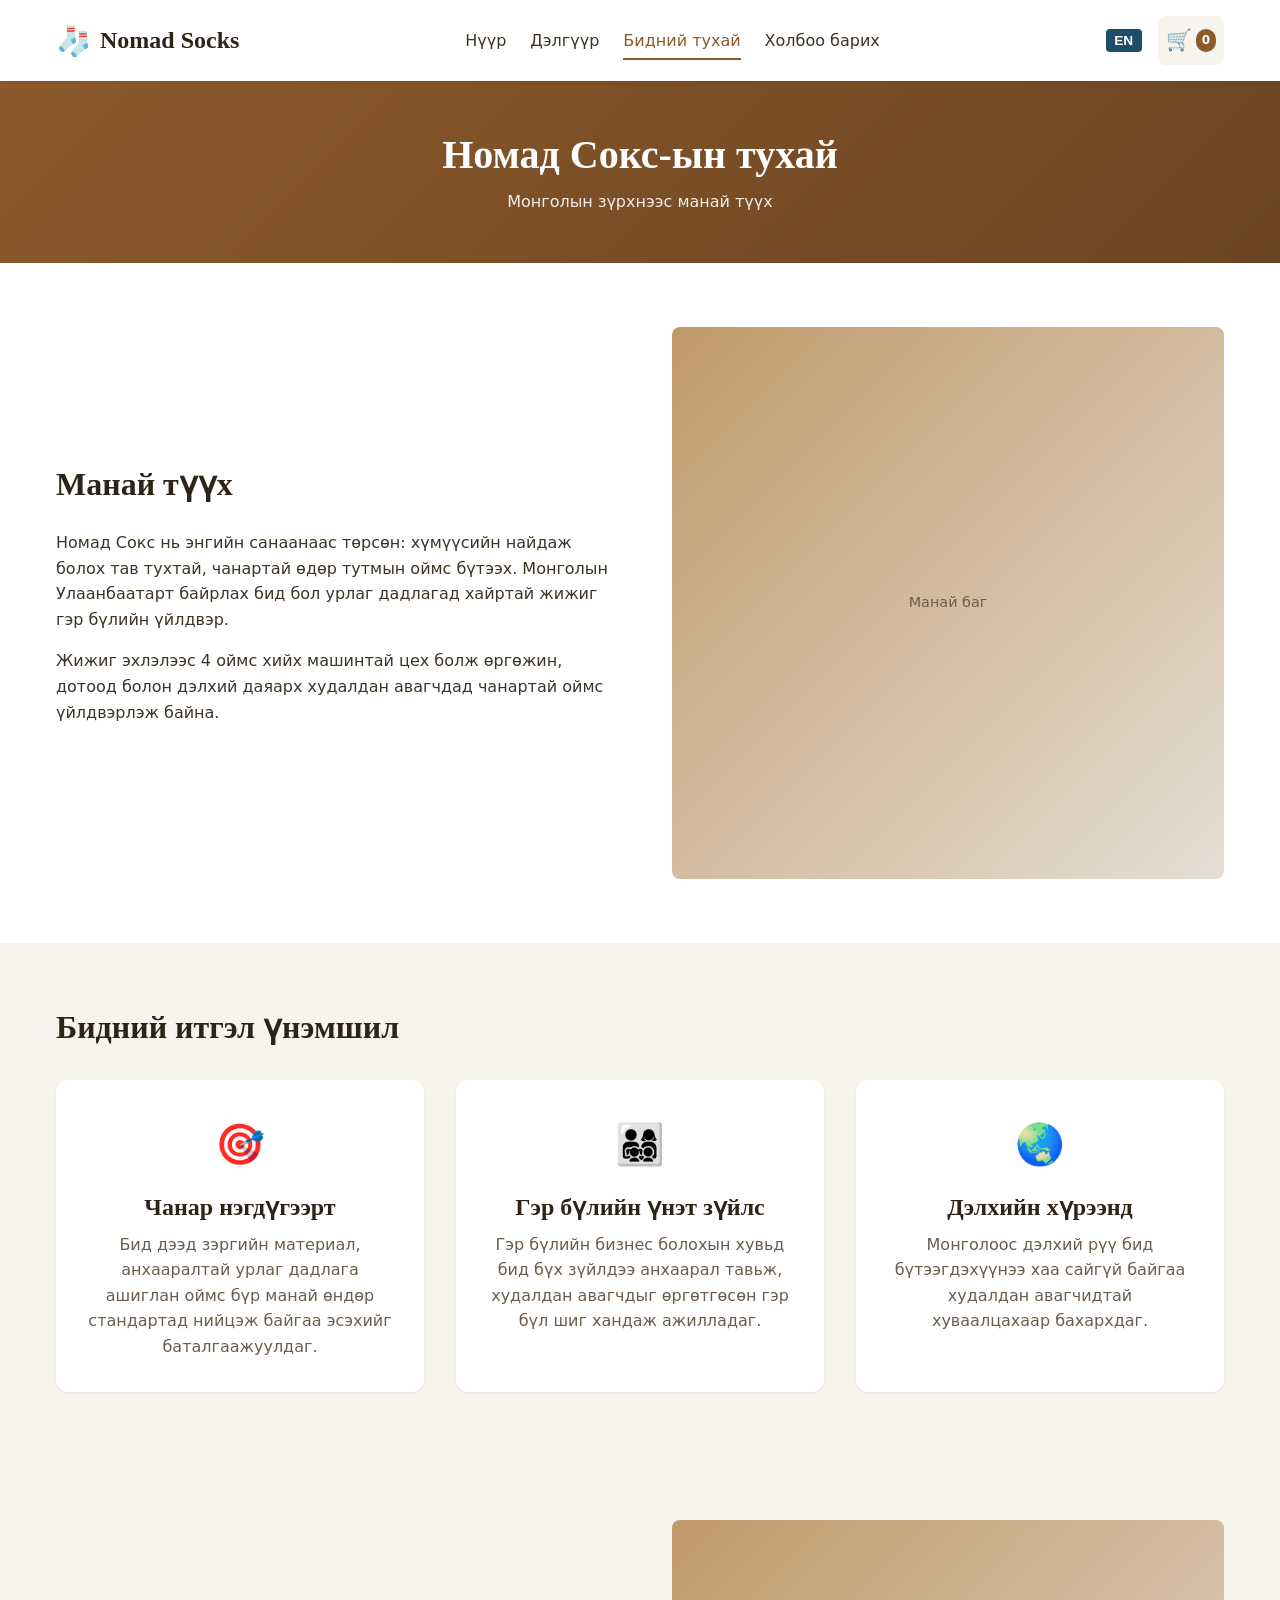
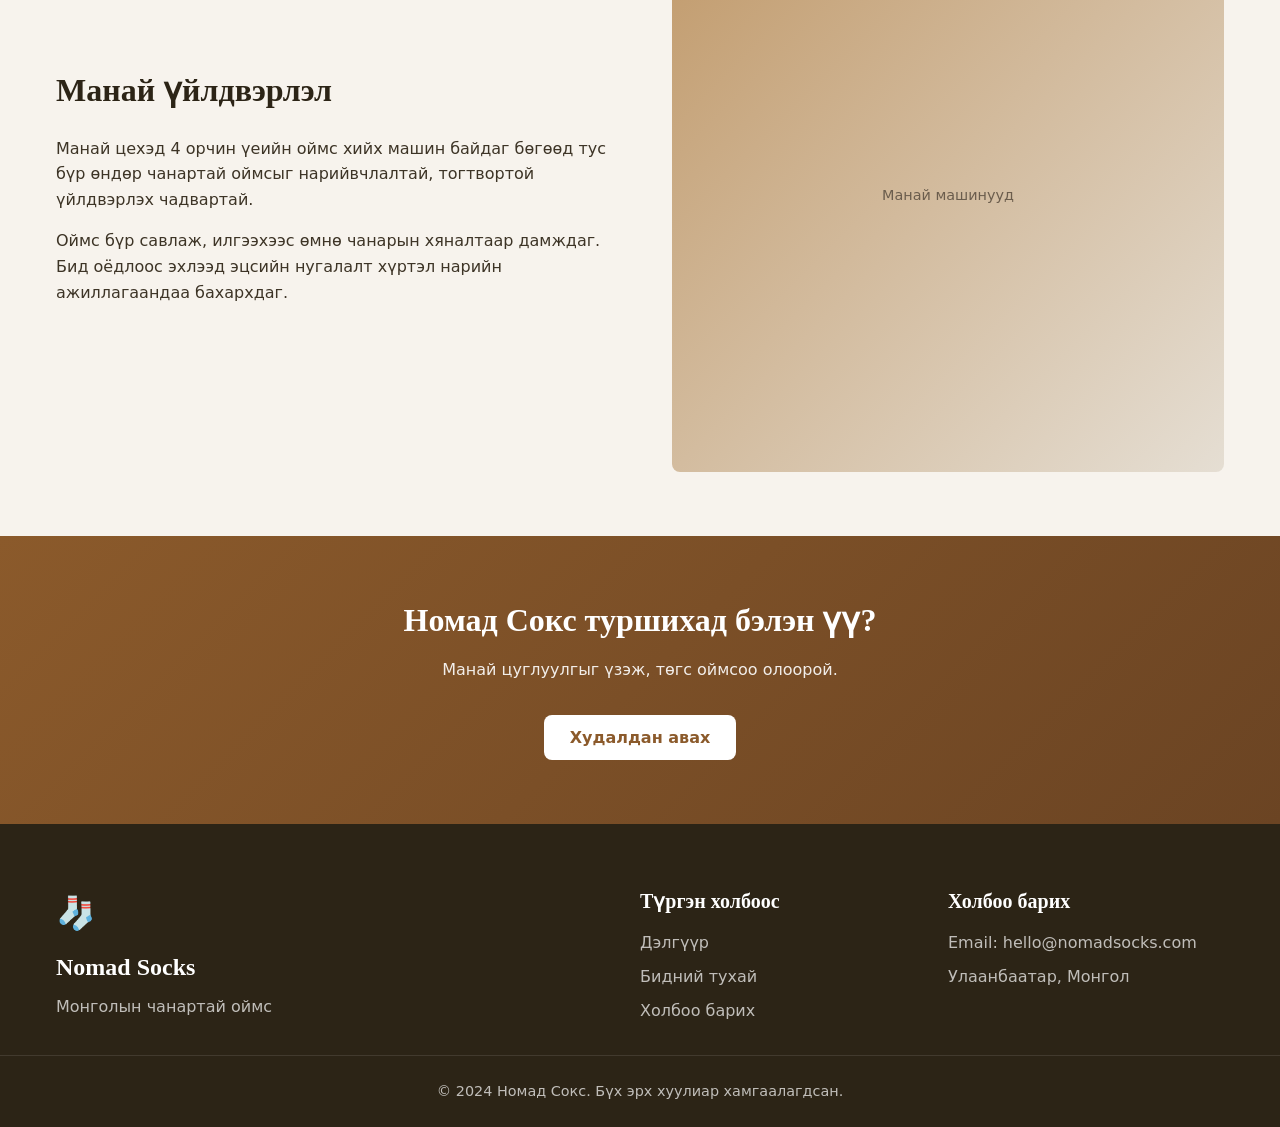
==== about.html @ f546a62c "Initial commit: Nomad Socks website - E-commerce ready structure with product listings, cart, and co" ====
<!DOCTYPE html>
<html lang="mn">
<head>
    <meta charset="UTF-8">
    <meta name="viewport" content="width=device-width, initial-scale=1.0">
    <title>Бидний тухай - Номад Сокс</title>
    <meta name="description" content="Номад Сокс-ын тухай - Монголын гэр бүлийн оймсны бизнес чанартай өдөр тутмын оймс үйлдвэрлэдэг.">
    <link rel="stylesheet" href="css/styles.css">
</head>
<body>
    <header class="header">
        <nav class="nav container">
            <a href="index.html" class="logo">
                <span class="logo-icon">🧦</span>
                <span class="logo-text">Nomad Socks</span>
            </a>
            <ul class="nav-links">
                <li><a href="index.html" data-i18n="nav.home">Нүүр</a></li>
                <li><a href="products.html" data-i18n="nav.shop">Дэлгүүр</a></li>
                <li><a href="about.html" class="active" data-i18n="nav.about">Бидний тухай</a></li>
                <li><a href="contact.html" data-i18n="nav.contact">Холбоо барих</a></li>
            </ul>
            <div class="nav-actions">
                <button class="lang-toggle" id="lang-toggle" onclick="toggleLanguage()" title="Switch to English">EN</button>
                <a href="cart.html" class="cart-link">
                    <span class="cart-icon">🛒</span>
                    <span class="cart-count" id="cart-count">0</span>
                </a>
                <button class="mobile-menu-btn" aria-label="Menu">☰</button>
            </div>
        </nav>
    </header>

    <main>
        <section class="page-header">
            <div class="container">
                <h1 data-i18n="about.title">Номад Сокс-ын тухай</h1>
                <p data-i18n="about.subtitle">Монголын зүрхнээс манай түүх</p>
            </div>
        </section>

        <section class="about-story">
            <div class="container">
                <div class="about-grid">
                    <div class="about-content">
                        <h2 data-i18n="about.story.title">Манай түүх</h2>
                        <p data-i18n="about.story.p1">Номад Сокс нь энгийн санаанаас төрсөн: хүмүүсийн найдаж болох тав тухтай, чанартай өдөр тутмын оймс бүтээх. Монголын Улаанбаатарт байрлах бид бол урлаг дадлагад хайртай жижиг гэр бүлийн үйлдвэр.</p>
                        <p data-i18n="about.story.p2">Жижиг эхлэлээс 4 оймс хийх машинтай цех болж өргөжин, дотоод болон дэлхий даяарх худалдан авагчдад чанартай оймс үйлдвэрлэж байна.</p>
                    </div>
                    <div class="about-image">
                        <div class="placeholder-image" data-text="Манай баг"></div>
                    </div>
                </div>
            </div>
        </section>

        <section class="about-values">
            <div class="container">
                <h2 data-i18n="about.values.title">Бидний итгэл үнэмшил</h2>
                <div class="values-grid">
                    <div class="value-card">
                        <span class="value-icon">🎯</span>
                        <h3 data-i18n="about.values.quality.title">Чанар нэгдүгээрт</h3>
                        <p data-i18n="about.values.quality.desc">Бид дээд зэргийн материал, анхааралтай урлаг дадлага ашиглан оймс бүр манай өндөр стандартад нийцэж байгаа эсэхийг баталгаажуулдаг.</p>
                    </div>
                    <div class="value-card">
                        <span class="value-icon">👨‍👩‍👧‍👦</span>
                        <h3 data-i18n="about.values.family.title">Гэр бүлийн үнэт зүйлс</h3>
                        <p data-i18n="about.values.family.desc">Гэр бүлийн бизнес болохын хувьд бид бүх зүйлдээ анхаарал тавьж, худалдан авагчдыг өргөтгөсөн гэр бүл шиг хандаж ажилладаг.</p>
                    </div>
                    <div class="value-card">
                        <span class="value-icon">🌏</span>
                        <h3 data-i18n="about.values.global.title">Дэлхийн хүрээнд</h3>
                        <p data-i18n="about.values.global.desc">Монголоос дэлхий рүү бид бүтээгдэхүүнээ хаа сайгүй байгаа худалдан авагчидтай хуваалцахаар бахархдаг.</p>
                    </div>
                </div>
            </div>
        </section>

        <section class="about-production">
            <div class="container">
                <div class="about-grid reverse">
                    <div class="about-image">
                        <div class="placeholder-image" data-text="Манай машинууд"></div>
                    </div>
                    <div class="about-content">
                        <h2 data-i18n="about.production.title">Манай үйлдвэрлэл</h2>
                        <p data-i18n="about.production.p1">Манай цехэд 4 орчин үеийн оймс хийх машин байдаг бөгөөд тус бүр өндөр чанартай оймсыг нарийвчлалтай, тогтвортой үйлдвэрлэх чадвартай.</p>
                        <p data-i18n="about.production.p2">Оймс бүр савлаж, илгээхээс өмнө чанарын хяналтаар дамждаг. Бид оёдлоос эхлээд эцсийн нугалалт хүртэл нарийн ажиллагаандаа бахархдаг.</p>
                    </div>
                </div>
            </div>
        </section>

        <section class="about-cta">
            <div class="container">
                <h2 data-i18n="about.cta.title">Номад Сокс туршихад бэлэн үү?</h2>
                <p data-i18n="about.cta.subtitle">Манай цуглуулгыг үзэж, төгс оймсоо олоорой.</p>
                <a href="products.html" class="btn btn-primary" data-i18n="hero.cta">Худалдан авах</a>
            </div>
        </section>
    </main>

    <footer class="footer">
        <div class="container footer-content">
            <div class="footer-brand">
                <span class="logo-icon">🧦</span>
                <span class="logo-text">Nomad Socks</span>
                <p data-i18n="footer.tagline">Монголын чанартай оймс</p>
            </div>
            <div class="footer-links">
                <h4 data-i18n="footer.quickLinks">Түргэн холбоос</h4>
                <ul>
                    <li><a href="products.html" data-i18n="nav.shop">Дэлгүүр</a></li>
                    <li><a href="about.html" data-i18n="nav.about">Бидний тухай</a></li>
                    <li><a href="contact.html" data-i18n="nav.contact">Холбоо барих</a></li>
                </ul>
            </div>
            <div class="footer-contact">
                <h4 data-i18n="footer.contact">Холбоо барих</h4>
                <p>Email: hello@nomadsocks.com</p>
                <p>Улаанбаатар, Монгол</p>
            </div>
        </div>
        <div class="footer-bottom">
            <div class="container">
                <p data-i18n="footer.copyright">© 2024 Номад Сокс. Бүх эрх хуулиар хамгаалагдсан.</p>
            </div>
        </div>
    </footer>

    <script src="js/translations.js"></script>
    <script src="js/data.js"></script>
    <script src="js/cart.js"></script>
    <script src="js/main.js"></script>
</body>
</html>
---- css/styles.css ----
/* ========================================
   Nomad Socks - Main Stylesheet
   Color palette inspired by Mongolian landscape:
   - Earth tones, warm browns, sky blues
   ======================================== */

/* CSS Variables */
:root {
    /* Colors - Mongolian-inspired palette */
    --color-primary: #8B5A2B;      /* Saddle brown - earth/leather */
    --color-primary-dark: #6B4423;
    --color-secondary: #C19A6B;    /* Camel/sand */
    --color-accent: #1E4D6B;       /* Deep sky blue */
    --color-accent-light: #5B8BA0;

    /* Neutrals */
    --color-dark: #2C2416;
    --color-text: #3D3426;
    --color-text-light: #6B5D4D;
    --color-light: #F7F3ED;
    --color-white: #FFFFFF;
    --color-border: #E5DED3;

    /* Feedback colors */
    --color-success: #4A7C59;
    --color-error: #A94442;

    /* Typography */
    --font-main: 'Segoe UI', system-ui, -apple-system, sans-serif;
    --font-heading: Georgia, 'Times New Roman', serif;

    /* Spacing */
    --space-xs: 0.25rem;
    --space-sm: 0.5rem;
    --space-md: 1rem;
    --space-lg: 1.5rem;
    --space-xl: 2rem;
    --space-2xl: 3rem;
    --space-3xl: 4rem;

    /* Container */
    --container-max: 1200px;
    --container-padding: 1rem;

    /* Border radius */
    --radius-sm: 4px;
    --radius-md: 8px;
    --radius-lg: 12px;

    /* Shadows */
    --shadow-sm: 0 1px 3px rgba(0,0,0,0.08);
    --shadow-md: 0 4px 12px rgba(0,0,0,0.1);
    --shadow-lg: 0 8px 24px rgba(0,0,0,0.12);

    /* Transitions */
    --transition-fast: 150ms ease;
    --transition-normal: 250ms ease;
}

/* ========================================
   Reset & Base Styles
   ======================================== */

*, *::before, *::after {
    box-sizing: border-box;
    margin: 0;
    padding: 0;
}

html {
    scroll-behavior: smooth;
}

body {
    font-family: var(--font-main);
    font-size: 16px;
    line-height: 1.6;
    color: var(--color-text);
    background-color: var(--color-light);
}

img {
    max-width: 100%;
    height: auto;
    display: block;
}

a {
    color: var(--color-primary);
    text-decoration: none;
    transition: color var(--transition-fast);
}

a:hover {
    color: var(--color-primary-dark);
}

h1, h2, h3, h4, h5, h6 {
    font-family: var(--font-heading);
    color: var(--color-dark);
    line-height: 1.3;
    margin-bottom: var(--space-md);
}

h1 { font-size: 2.5rem; }
h2 { font-size: 2rem; }
h3 { font-size: 1.5rem; }
h4 { font-size: 1.25rem; }

p {
    margin-bottom: var(--space-md);
}

ul, ol {
    list-style: none;
}

/* ========================================
   Utility Classes
   ======================================== */

.container {
    max-width: var(--container-max);
    margin: 0 auto;
    padding: 0 var(--container-padding);
}

.btn {
    display: inline-block;
    padding: var(--space-sm) var(--space-lg);
    font-size: 1rem;
    font-weight: 600;
    text-align: center;
    border: 2px solid transparent;
    border-radius: var(--radius-md);
    cursor: pointer;
    transition: all var(--transition-fast);
}

.btn-primary {
    background-color: var(--color-primary);
    color: var(--color-white);
}

.btn-primary:hover {
    background-color: var(--color-primary-dark);
    color: var(--color-white);
}

.btn-secondary {
    background-color: var(--color-secondary);
    color: var(--color-dark);
}

.btn-secondary:hover {
    background-color: var(--color-primary);
    color: var(--color-white);
}

.btn-outline {
    background-color: transparent;
    border-color: var(--color-primary);
    color: var(--color-primary);
}

.btn-outline:hover {
    background-color: var(--color-primary);
    color: var(--color-white);
}

.btn-large {
    padding: var(--space-md) var(--space-xl);
    font-size: 1.1rem;
}

/* Placeholder images */
.placeholder-image {
    background: linear-gradient(135deg, var(--color-secondary) 0%, var(--color-border) 100%);
    display: flex;
    align-items: center;
    justify-content: center;
    color: var(--color-text-light);
    font-size: 0.9rem;
    border-radius: var(--radius-md);
    aspect-ratio: 1;
    position: relative;
}

.placeholder-image::after {
    content: attr(data-text);
}

.placeholder-image.large {
    aspect-ratio: 1;
    min-height: 400px;
}

/* ========================================
   Header & Navigation
   ======================================== */

.header {
    background-color: var(--color-white);
    box-shadow: var(--shadow-sm);
    position: sticky;
    top: 0;
    z-index: 100;
}

.nav {
    display: flex;
    align-items: center;
    justify-content: space-between;
    padding: var(--space-md) var(--container-padding);
    gap: var(--space-lg);
}

.logo {
    display: flex;
    align-items: center;
    gap: var(--space-sm);
    font-family: var(--font-heading);
    font-size: 1.5rem;
    font-weight: 700;
    color: var(--color-dark);
}

.logo:hover {
    color: var(--color-primary);
}

.logo-icon {
    font-size: 1.8rem;
}

.nav-links {
    display: flex;
    gap: var(--space-lg);
}

.nav-links a {
    color: var(--color-text);
    font-weight: 500;
    padding: var(--space-sm) 0;
    border-bottom: 2px solid transparent;
}

.nav-links a:hover,
.nav-links a.active {
    color: var(--color-primary);
    border-bottom-color: var(--color-primary);
}

.nav-actions {
    display: flex;
    align-items: center;
    gap: var(--space-md);
}

.cart-link {
    display: flex;
    align-items: center;
    gap: var(--space-xs);
    padding: var(--space-sm);
    border-radius: var(--radius-md);
    background-color: var(--color-light);
}

.cart-link:hover {
    background-color: var(--color-border);
}

.cart-icon {
    font-size: 1.3rem;
}

.cart-count {
    background-color: var(--color-primary);
    color: var(--color-white);
    font-size: 0.75rem;
    font-weight: 700;
    padding: 2px 6px;
    border-radius: 10px;
    min-width: 20px;
    text-align: center;
}

.lang-toggle {
    background-color: var(--color-accent);
    color: var(--color-white);
    border: none;
    padding: var(--space-xs) var(--space-sm);
    border-radius: var(--radius-sm);
    font-size: 0.85rem;
    font-weight: 600;
    cursor: pointer;
    transition: background-color var(--transition-fast);
    min-width: 36px;
}

.lang-toggle:hover {
    background-color: var(--color-accent-light);
}

.mobile-menu-btn {
    display: none;
    background: none;
    border: none;
    font-size: 1.5rem;
    cursor: pointer;
    padding: var(--space-sm);
}

/* ========================================
   Hero Section
   ======================================== */

.hero {
    background: linear-gradient(135deg, var(--color-secondary) 0%, var(--color-primary) 100%);
    color: var(--color-white);
    padding: var(--space-3xl) 0;
    text-align: center;
}

.hero-content {
    max-width: 700px;
    margin: 0 auto;
}

.hero h1 {
    color: var(--color-white);
    font-size: 3rem;
    margin-bottom: var(--space-lg);
}

.hero p {
    font-size: 1.25rem;
    margin-bottom: var(--space-xl);
    opacity: 0.95;
}

/* ========================================
   Features Section
   ======================================== */

.features {
    padding: var(--space-3xl) 0;
    background-color: var(--color-white);
}

.features-grid {
    display: grid;
    grid-template-columns: repeat(auto-fit, minmax(250px, 1fr));
    gap: var(--space-xl);
}

.feature {
    text-align: center;
    padding: var(--space-lg);
}

.feature-icon {
    font-size: 3rem;
    display: block;
    margin-bottom: var(--space-md);
}

.feature h3 {
    margin-bottom: var(--space-sm);
}

.feature p {
    color: var(--color-text-light);
    margin-bottom: 0;
}

/* ========================================
   Products Grid
   ======================================== */

.featured-products,
.products-section {
    padding: var(--space-3xl) 0;
}

.featured-products h2,
.products-section h2 {
    text-align: center;
    margin-bottom: var(--space-xl);
}

.products-grid {
    display: grid;
    grid-template-columns: repeat(auto-fill, minmax(260px, 1fr));
    gap: var(--space-xl);
}

.product-card {
    background-color: var(--color-white);
    border-radius: var(--radius-lg);
    overflow: hidden;
    box-shadow: var(--shadow-sm);
    transition: transform var(--transition-normal), box-shadow var(--transition-normal);
}

.product-card:hover {
    transform: translateY(-4px);
    box-shadow: var(--shadow-md);
}

.product-card-image {
    aspect-ratio: 1;
    overflow: hidden;
}

.product-card-image .placeholder-image {
    height: 100%;
    border-radius: 0;
}

.product-card-body {
    padding: var(--space-lg);
}

.product-card h3 {
    font-size: 1.1rem;
    margin-bottom: var(--space-sm);
}

.product-card h3 a {
    color: var(--color-dark);
}

.product-card h3 a:hover {
    color: var(--color-primary);
}

.product-card-price {
    font-size: 1.25rem;
    font-weight: 700;
    color: var(--color-primary);
    margin-bottom: var(--space-md);
}

.product-card .btn {
    width: 100%;
}

.section-cta {
    text-align: center;
    margin-top: var(--space-xl);
}

/* Products toolbar */
.products-toolbar {
    display: flex;
    gap: var(--space-lg);
    margin-bottom: var(--space-xl);
    flex-wrap: wrap;
}

.filter-group {
    display: flex;
    align-items: center;
    gap: var(--space-sm);
}

.filter-group label {
    font-weight: 500;
    color: var(--color-text-light);
}

.filter-group select {
    padding: var(--space-sm) var(--space-md);
    border: 1px solid var(--color-border);
    border-radius: var(--radius-md);
    font-size: 1rem;
    background-color: var(--color-white);
}

/* ========================================
   Product Detail Page
   ======================================== */

.breadcrumb {
    padding: var(--space-lg) 0;
    color: var(--color-text-light);
    font-size: 0.9rem;
}

.breadcrumb a {
    color: var(--color-text-light);
}

.breadcrumb a:hover {
    color: var(--color-primary);
}

.breadcrumb span {
    margin: 0 var(--space-sm);
}

.product-detail {
    display: grid;
    grid-template-columns: 1fr 1fr;
    gap: var(--space-3xl);
    padding: var(--space-xl) 0;
}

.product-gallery {
    position: sticky;
    top: 100px;
    align-self: start;
}

.product-main-image .placeholder-image {
    min-height: 450px;
}

.product-info h1 {
    font-size: 2rem;
    margin-bottom: var(--space-md);
}

.product-price {
    font-size: 1.75rem;
    font-weight: 700;
    color: var(--color-primary);
    margin-bottom: var(--space-lg);
}

.product-description {
    color: var(--color-text-light);
    margin-bottom: var(--space-xl);
}

.product-options {
    margin-bottom: var(--space-xl);
}

.option-group {
    margin-bottom: var(--space-lg);
}

.option-group label {
    display: block;
    font-weight: 600;
    margin-bottom: var(--space-sm);
}

.option-group select {
    width: 100%;
    padding: var(--space-md);
    border: 1px solid var(--color-border);
    border-radius: var(--radius-md);
    font-size: 1rem;
}

.quantity-selector {
    display: flex;
    align-items: center;
    gap: 0;
    max-width: 150px;
}

.qty-btn {
    width: 44px;
    height: 44px;
    border: 1px solid var(--color-border);
    background-color: var(--color-white);
    font-size: 1.25rem;
    cursor: pointer;
    transition: background-color var(--transition-fast);
}

.qty-btn:hover {
    background-color: var(--color-light);
}

.qty-btn:first-child {
    border-radius: var(--radius-md) 0 0 var(--radius-md);
}

.qty-btn:last-child {
    border-radius: 0 var(--radius-md) var(--radius-md) 0;
}

.quantity-selector input {
    width: 60px;
    height: 44px;
    text-align: center;
    border: 1px solid var(--color-border);
    border-left: none;
    border-right: none;
    font-size: 1rem;
}

.quantity-selector input::-webkit-inner-spin-button,
.quantity-selector input::-webkit-outer-spin-button {
    -webkit-appearance: none;
}

#add-to-cart-btn {
    width: 100%;
    margin-bottom: var(--space-xl);
}

.product-details-accordion {
    border-top: 1px solid var(--color-border);
}

.product-details-accordion details {
    border-bottom: 1px solid var(--color-border);
}

.product-details-accordion summary {
    padding: var(--space-md) 0;
    font-weight: 600;
    cursor: pointer;
    list-style: none;
    display: flex;
    justify-content: space-between;
    align-items: center;
}

.product-details-accordion summary::after {
    content: '+';
    font-size: 1.5rem;
    font-weight: 300;
}

.product-details-accordion details[open] summary::after {
    content: '−';
}

.product-details-accordion details > *:not(summary) {
    padding-bottom: var(--space-md);
}

.product-details-accordion ul {
    list-style: disc;
    padding-left: var(--space-xl);
}

.product-details-accordion li {
    margin-bottom: var(--space-sm);
}

.related-products {
    padding: var(--space-3xl) 0;
    border-top: 1px solid var(--color-border);
    margin-top: var(--space-xl);
}

.related-products h2 {
    margin-bottom: var(--space-xl);
}

/* ========================================
   Cart Page
   ======================================== */

.cart-section {
    padding: var(--space-xl) 0 var(--space-3xl);
}

.cart-layout {
    display: grid;
    grid-template-columns: 1fr 380px;
    gap: var(--space-xl);
    align-items: start;
}

.cart-items {
    background-color: var(--color-white);
    border-radius: var(--radius-lg);
    overflow: hidden;
}

.cart-item {
    display: grid;
    grid-template-columns: 100px 1fr auto;
    gap: var(--space-lg);
    padding: var(--space-lg);
    border-bottom: 1px solid var(--color-border);
    align-items: center;
}

.cart-item:last-child {
    border-bottom: none;
}

.cart-item-image .placeholder-image {
    width: 100px;
    height: 100px;
}

.cart-item-details h3 {
    font-size: 1.1rem;
    margin-bottom: var(--space-xs);
}

.cart-item-details h3 a {
    color: var(--color-dark);
}

.cart-item-meta {
    color: var(--color-text-light);
    font-size: 0.9rem;
    margin-bottom: var(--space-sm);
}

.cart-item-price {
    font-weight: 600;
    color: var(--color-primary);
}

.cart-item-actions {
    display: flex;
    flex-direction: column;
    align-items: flex-end;
    gap: var(--space-md);
}

.cart-item-total {
    font-size: 1.1rem;
    font-weight: 700;
}

.remove-btn {
    background: none;
    border: none;
    color: var(--color-text-light);
    cursor: pointer;
    font-size: 0.9rem;
    padding: var(--space-xs);
}

.remove-btn:hover {
    color: var(--color-error);
}

.cart-empty {
    text-align: center;
    padding: var(--space-3xl);
    background-color: var(--color-white);
    border-radius: var(--radius-lg);
}

.cart-empty .empty-icon {
    font-size: 4rem;
    display: block;
    margin-bottom: var(--space-lg);
    opacity: 0.5;
}

.cart-empty h2 {
    margin-bottom: var(--space-sm);
}

.cart-empty p {
    color: var(--color-text-light);
    margin-bottom: var(--space-xl);
}

.cart-summary {
    background-color: var(--color-white);
    border-radius: var(--radius-lg);
    padding: var(--space-xl);
    position: sticky;
    top: 100px;
}

.cart-summary h2 {
    margin-bottom: var(--space-lg);
    padding-bottom: var(--space-md);
    border-bottom: 1px solid var(--color-border);
}

.summary-row {
    display: flex;
    justify-content: space-between;
    margin-bottom: var(--space-md);
}

.summary-row.total {
    font-size: 1.25rem;
    font-weight: 700;
    padding-top: var(--space-md);
    border-top: 1px solid var(--color-border);
    margin-top: var(--space-md);
}

#checkout-btn {
    width: 100%;
    margin-top: var(--space-lg);
}

.checkout-note {
    font-size: 0.85rem;
    color: var(--color-text-light);
    text-align: center;
    margin-top: var(--space-md);
    margin-bottom: 0;
}

/* ========================================
   About Page
   ======================================== */

.about-story,
.about-values,
.about-production {
    padding: var(--space-3xl) 0;
}

.about-story {
    background-color: var(--color-white);
}

.about-grid {
    display: grid;
    grid-template-columns: 1fr 1fr;
    gap: var(--space-3xl);
    align-items: center;
}

.about-grid.reverse {
    direction: rtl;
}

.about-grid.reverse > * {
    direction: ltr;
}

.about-content h2 {
    margin-bottom: var(--space-lg);
}

.about-image .placeholder-image {
    min-height: 350px;
}

.values-grid {
    display: grid;
    grid-template-columns: repeat(auto-fit, minmax(280px, 1fr));
    gap: var(--space-xl);
    margin-top: var(--space-xl);
}

.value-card {
    background-color: var(--color-white);
    padding: var(--space-xl);
    border-radius: var(--radius-lg);
    text-align: center;
    box-shadow: var(--shadow-sm);
}

.value-icon {
    font-size: 2.5rem;
    display: block;
    margin-bottom: var(--space-md);
}

.value-card h3 {
    margin-bottom: var(--space-sm);
}

.value-card p {
    color: var(--color-text-light);
    margin-bottom: 0;
}

.about-cta {
    background: linear-gradient(135deg, var(--color-primary) 0%, var(--color-primary-dark) 100%);
    color: var(--color-white);
    text-align: center;
    padding: var(--space-3xl) 0;
}

.about-cta h2 {
    color: var(--color-white);
}

.about-cta p {
    opacity: 0.9;
    margin-bottom: var(--space-xl);
}

.about-cta .btn {
    background-color: var(--color-white);
    color: var(--color-primary);
}

.about-cta .btn:hover {
    background-color: var(--color-light);
}

/* About preview on homepage */
.about-preview {
    padding: var(--space-3xl) 0;
    background-color: var(--color-white);
}

.about-preview-content {
    display: grid;
    grid-template-columns: 1fr 1fr;
    gap: var(--space-3xl);
    align-items: center;
}

.about-preview .about-image .placeholder-image {
    min-height: 300px;
}

/* ========================================
   Contact Page
   ======================================== */

.contact-section {
    padding: var(--space-xl) 0 var(--space-3xl);
}

.contact-grid {
    display: grid;
    grid-template-columns: 1fr 1fr;
    gap: var(--space-3xl);
}

.contact-info h2,
.contact-form-container h2 {
    margin-bottom: var(--space-lg);
}

.contact-methods {
    margin: var(--space-xl) 0;
}

.contact-method {
    display: flex;
    gap: var(--space-md);
    margin-bottom: var(--space-lg);
}

.contact-icon {
    font-size: 1.5rem;
}

.contact-method h3 {
    font-size: 1rem;
    margin-bottom: var(--space-xs);
}

.contact-method p {
    margin-bottom: 0;
    color: var(--color-text-light);
}

.contact-note {
    background-color: var(--color-light);
    padding: var(--space-lg);
    border-radius: var(--radius-md);
    border-left: 4px solid var(--color-primary);
}

.contact-note h3 {
    font-size: 1rem;
    margin-bottom: var(--space-sm);
}

.contact-note p {
    margin-bottom: 0;
    font-size: 0.95rem;
}

.contact-form-container {
    background-color: var(--color-white);
    padding: var(--space-xl);
    border-radius: var(--radius-lg);
    box-shadow: var(--shadow-sm);
}

.contact-form .form-group {
    margin-bottom: var(--space-lg);
}

.contact-form label {
    display: block;
    font-weight: 600;
    margin-bottom: var(--space-sm);
}

.contact-form input,
.contact-form select,
.contact-form textarea {
    width: 100%;
    padding: var(--space-md);
    border: 1px solid var(--color-border);
    border-radius: var(--radius-md);
    font-size: 1rem;
    font-family: inherit;
}

.contact-form input:focus,
.contact-form select:focus,
.contact-form textarea:focus {
    outline: none;
    border-color: var(--color-primary);
}

.contact-form textarea {
    resize: vertical;
}

.contact-form .btn {
    width: 100%;
}

/* ========================================
   Newsletter
   ======================================== */

.newsletter {
    background-color: var(--color-accent);
    color: var(--color-white);
    text-align: center;
    padding: var(--space-3xl) 0;
}

.newsletter h2 {
    color: var(--color-white);
    margin-bottom: var(--space-sm);
}

.newsletter p {
    opacity: 0.9;
    margin-bottom: var(--space-lg);
}

.newsletter-form {
    display: flex;
    gap: var(--space-md);
    max-width: 500px;
    margin: 0 auto;
}

.newsletter-form input {
    flex: 1;
    padding: var(--space-md);
    border: none;
    border-radius: var(--radius-md);
    font-size: 1rem;
}

.newsletter-form .btn {
    white-space: nowrap;
}

/* ========================================
   Page Header
   ======================================== */

.page-header {
    background: linear-gradient(135deg, var(--color-primary) 0%, var(--color-primary-dark) 100%);
    color: var(--color-white);
    text-align: center;
    padding: var(--space-2xl) 0;
}

.page-header h1 {
    color: var(--color-white);
    margin-bottom: var(--space-sm);
}

.page-header p {
    opacity: 0.9;
    margin-bottom: 0;
}

/* ========================================
   Footer
   ======================================== */

.footer {
    background-color: var(--color-dark);
    color: var(--color-white);
    padding-top: var(--space-3xl);
}

.footer-content {
    display: grid;
    grid-template-columns: 2fr 1fr 1fr;
    gap: var(--space-xl);
    padding-bottom: var(--space-xl);
}

.footer-brand {
    display: flex;
    flex-direction: column;
    gap: var(--space-sm);
}

.footer-brand .logo-icon {
    font-size: 2rem;
}

.footer-brand .logo-text {
    font-family: var(--font-heading);
    font-size: 1.5rem;
    font-weight: 700;
}

.footer-brand p {
    opacity: 0.7;
    margin-bottom: 0;
}

.footer h4 {
    color: var(--color-white);
    margin-bottom: var(--space-md);
}

.footer-links ul {
    display: flex;
    flex-direction: column;
    gap: var(--space-sm);
}

.footer-links a {
    color: rgba(255, 255, 255, 0.7);
}

.footer-links a:hover {
    color: var(--color-white);
}

.footer-contact p {
    color: rgba(255, 255, 255, 0.7);
    margin-bottom: var(--space-sm);
}

.footer-bottom {
    border-top: 1px solid rgba(255, 255, 255, 0.1);
    padding: var(--space-lg) 0;
    text-align: center;
}

.footer-bottom p {
    margin-bottom: 0;
    opacity: 0.7;
    font-size: 0.9rem;
}

/* ========================================
   Responsive Design
   ======================================== */

@media (max-width: 992px) {
    .product-detail {
        grid-template-columns: 1fr;
        gap: var(--space-xl);
    }

    .product-gallery {
        position: static;
    }

    .cart-layout {
        grid-template-columns: 1fr;
    }

    .cart-summary {
        position: static;
    }

    .about-grid,
    .about-preview-content,
    .contact-grid {
        grid-template-columns: 1fr;
        gap: var(--space-xl);
    }

    .about-grid.reverse {
        direction: ltr;
    }

    .footer-content {
        grid-template-columns: 1fr 1fr;
    }
}

@media (max-width: 768px) {
    h1 { font-size: 2rem; }
    h2 { font-size: 1.5rem; }

    .hero h1 {
        font-size: 2.25rem;
    }

    .nav-links {
        display: none;
        position: absolute;
        top: 100%;
        left: 0;
        right: 0;
        background-color: var(--color-white);
        flex-direction: column;
        padding: var(--space-lg);
        box-shadow: var(--shadow-md);
        gap: var(--space-sm);
    }

    .nav-links.active {
        display: flex;
    }

    .mobile-menu-btn {
        display: block;
    }

    .cart-item {
        grid-template-columns: 80px 1fr;
        gap: var(--space-md);
    }

    .cart-item-actions {
        grid-column: 2;
        flex-direction: row;
        justify-content: space-between;
        align-items: center;
    }

    .newsletter-form {
        flex-direction: column;
    }

    .footer-content {
        grid-template-columns: 1fr;
        text-align: center;
    }

    .footer-brand {
        align-items: center;
    }
}

@media (max-width: 480px) {
    .products-toolbar {
        flex-direction: column;
    }

    .filter-group {
        width: 100%;
    }

    .filter-group select {
        flex: 1;
    }
}

/* ========================================
   Animations
   ======================================== */

@keyframes fadeIn {
    from {
        opacity: 0;
        transform: translateY(10px);
    }
    to {
        opacity: 1;
        transform: translateY(0);
    }
}

.product-card {
    animation: fadeIn 0.3s ease-out;
}

/* Toast notifications */
.toast {
    position: fixed;
    bottom: var(--space-xl);
    right: var(--space-xl);
    background-color: var(--color-dark);
    color: var(--color-white);
    padding: var(--space-md) var(--space-xl);
    border-radius: var(--radius-md);
    box-shadow: var(--shadow-lg);
    z-index: 1000;
    animation: slideIn 0.3s ease-out;
}

.toast.success {
    background-color: var(--color-success);
}

.toast.error {
    background-color: var(--color-error);
}

@keyframes slideIn {
    from {
        transform: translateX(100%);
        opacity: 0;
    }
    to {
        transform: translateX(0);
        opacity: 1;
    }
}
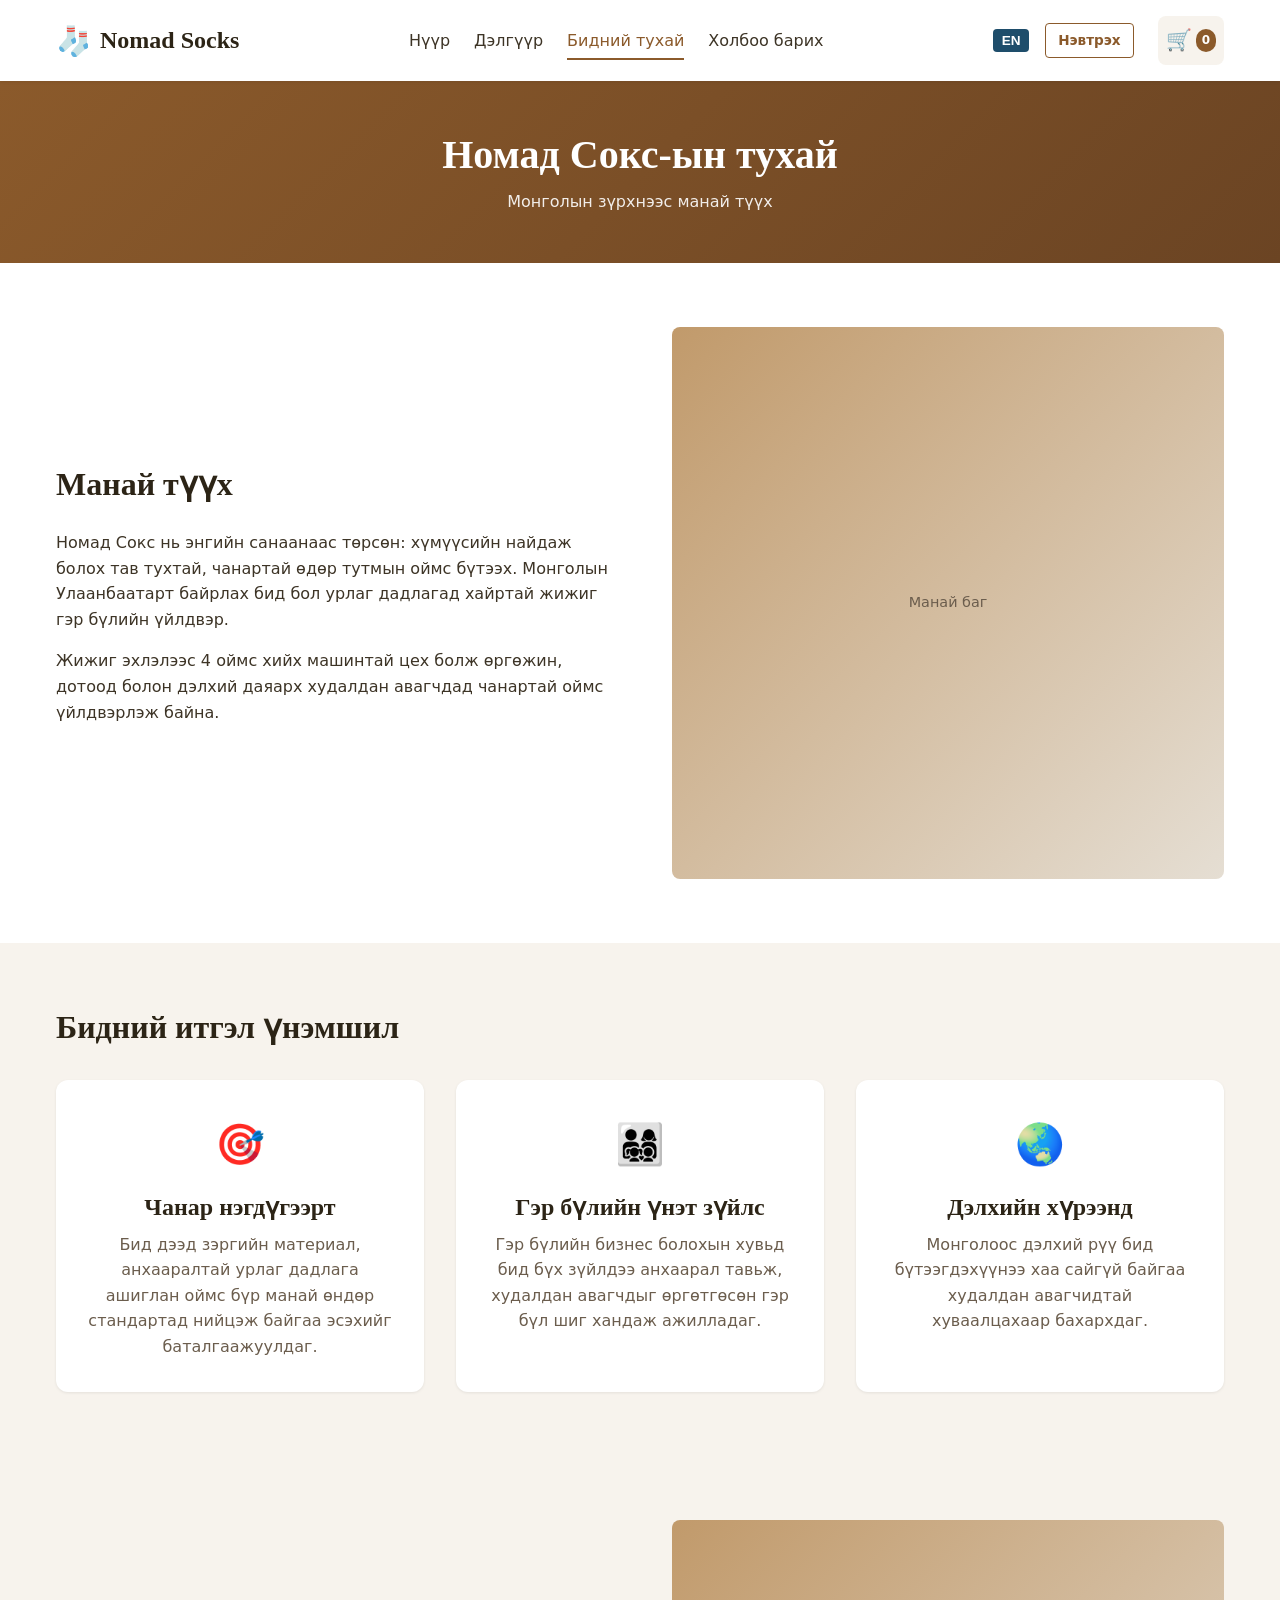
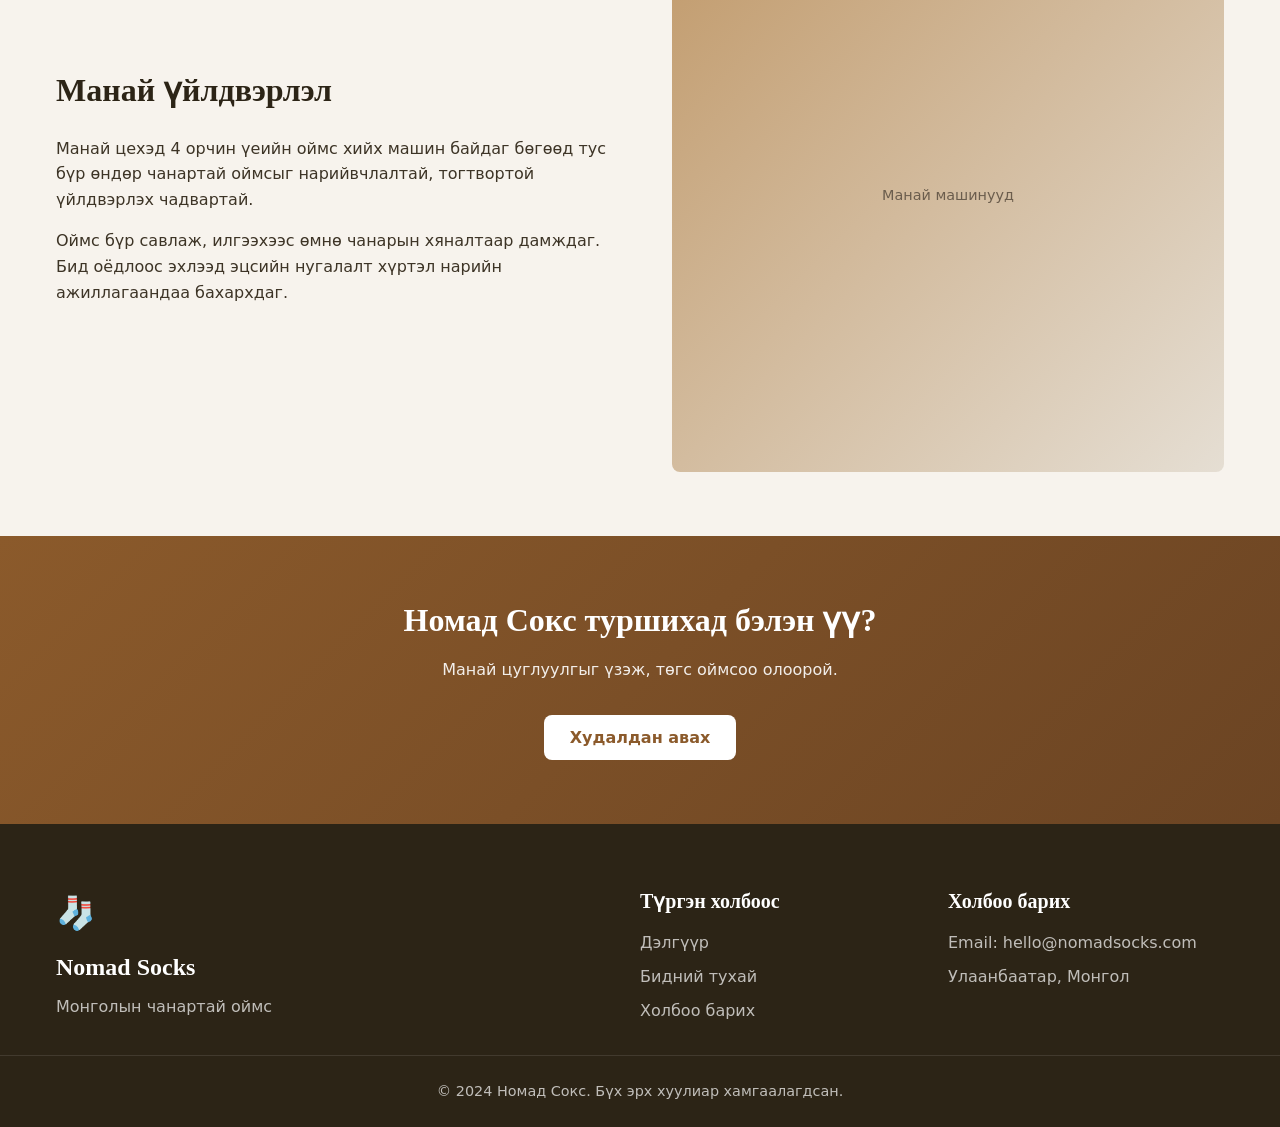
==== commit 810b992a: "Add Django backend with API, auth, cart, orders, and payment integration Phase 1 & 2 implementation:" ====
--- a/about.html
+++ b/about.html
@@ -130,6 +130,7 @@
     </footer>
 
     <script src="js/translations.js"></script>
+    <script src="js/api.js"></script>
     <script src="js/data.js"></script>
     <script src="js/cart.js"></script>
     <script src="js/main.js"></script>
--- a/css/styles.css
+++ b/css/styles.css
@@ -1309,3 +1309,224 @@
         opacity: 1;
     }
 }
+
+/* ========================================
+   Auth Pages & Components
+   ======================================== */
+
+.auth-link {
+    text-decoration: none;
+    font-size: 0.9rem;
+    margin-right: 0.5rem;
+}
+
+.btn-outline {
+    background: transparent;
+    border: 1px solid var(--color-primary);
+    color: var(--color-primary);
+    padding: 0.35rem 0.75rem;
+    border-radius: var(--radius-sm);
+    cursor: pointer;
+    font-size: 0.85rem;
+    transition: all 0.2s;
+}
+
+.btn-outline:hover {
+    background: var(--color-primary);
+    color: var(--color-white);
+}
+
+.btn-sm {
+    padding: 0.35rem 0.75rem;
+    font-size: 0.85rem;
+}
+
+.btn-full {
+    width: 100%;
+}
+
+.form-card {
+    background: var(--color-white);
+    padding: 2rem;
+    border-radius: var(--radius-md);
+    box-shadow: 0 2px 8px rgba(0, 0, 0, 0.08);
+}
+
+.form-error {
+    background: #fef2f2;
+    color: var(--color-error);
+    padding: 0.75rem 1rem;
+    border-radius: var(--radius-sm);
+    margin-bottom: 1rem;
+    font-size: 0.9rem;
+    border: 1px solid #fecaca;
+}
+
+.form-footer {
+    text-align: center;
+    margin-top: 1.5rem;
+    font-size: 0.9rem;
+    color: var(--color-text-light);
+}
+
+.form-footer a {
+    color: var(--color-primary);
+    font-weight: 600;
+}
+
+/* ========================================
+   Checkout Page
+   ======================================== */
+
+.checkout-grid {
+    display: grid;
+    grid-template-columns: 1.5fr 1fr;
+    gap: 2rem;
+    align-items: start;
+}
+
+@media (max-width: 768px) {
+    .checkout-grid {
+        grid-template-columns: 1fr;
+    }
+}
+
+.checkout-form {
+    background: var(--color-white);
+    padding: 2rem;
+    border-radius: var(--radius-md);
+    box-shadow: 0 2px 8px rgba(0, 0, 0, 0.08);
+}
+
+.checkout-form h2 {
+    margin-bottom: 1rem;
+    font-size: 1.2rem;
+    color: var(--color-dark);
+}
+
+.form-row {
+    display: grid;
+    grid-template-columns: 1fr 1fr;
+    gap: 1rem;
+}
+
+@media (max-width: 480px) {
+    .form-row {
+        grid-template-columns: 1fr;
+    }
+}
+
+.payment-methods {
+    display: flex;
+    flex-direction: column;
+    gap: 0.75rem;
+    margin-bottom: 1.5rem;
+}
+
+.payment-method {
+    display: flex;
+    align-items: center;
+    gap: 0.75rem;
+    padding: 1rem;
+    border: 2px solid var(--color-border);
+    border-radius: var(--radius-sm);
+    cursor: pointer;
+    transition: border-color 0.2s;
+}
+
+.payment-method.selected {
+    border-color: var(--color-primary);
+    background: #faf6f1;
+}
+
+.payment-method input[type="radio"] {
+    width: auto;
+    margin: 0;
+}
+
+.payment-method-label {
+    display: flex;
+    flex-direction: column;
+}
+
+.payment-method-label small {
+    color: var(--color-text-light);
+    font-size: 0.8rem;
+}
+
+.checkout-summary {
+    background: var(--color-white);
+    padding: 1.5rem;
+    border-radius: var(--radius-md);
+    box-shadow: 0 2px 8px rgba(0, 0, 0, 0.08);
+    position: sticky;
+    top: 100px;
+}
+
+.checkout-summary h2 {
+    margin-bottom: 1rem;
+    font-size: 1.2rem;
+}
+
+.checkout-item {
+    display: flex;
+    justify-content: space-between;
+    padding: 0.5rem 0;
+    border-bottom: 1px solid var(--color-border);
+    font-size: 0.9rem;
+}
+
+.checkout-totals {
+    margin-top: 1rem;
+}
+
+.checkout-total-row {
+    display: flex;
+    justify-content: space-between;
+    padding: 0.5rem 0;
+    font-size: 0.95rem;
+}
+
+.checkout-total-final {
+    border-top: 2px solid var(--color-dark);
+    font-weight: 700;
+    font-size: 1.1rem;
+    padding-top: 0.75rem;
+    margin-top: 0.5rem;
+}
+
+/* Payment Modal */
+.modal {
+    position: fixed;
+    top: 0;
+    left: 0;
+    width: 100%;
+    height: 100%;
+    background: rgba(0, 0, 0, 0.6);
+    display: flex;
+    align-items: center;
+    justify-content: center;
+    z-index: 1000;
+}
+
+.modal-content {
+    background: var(--color-white);
+    padding: 2.5rem;
+    border-radius: var(--radius-md);
+    text-align: center;
+    max-width: 400px;
+    width: 90%;
+}
+
+.modal-content h2 {
+    margin-bottom: 1.5rem;
+}
+
+.payment-qr {
+    margin: 1.5rem 0;
+}
+
+.modal-content p {
+    margin: 0.75rem 0;
+    color: var(--color-text-light);
+}
